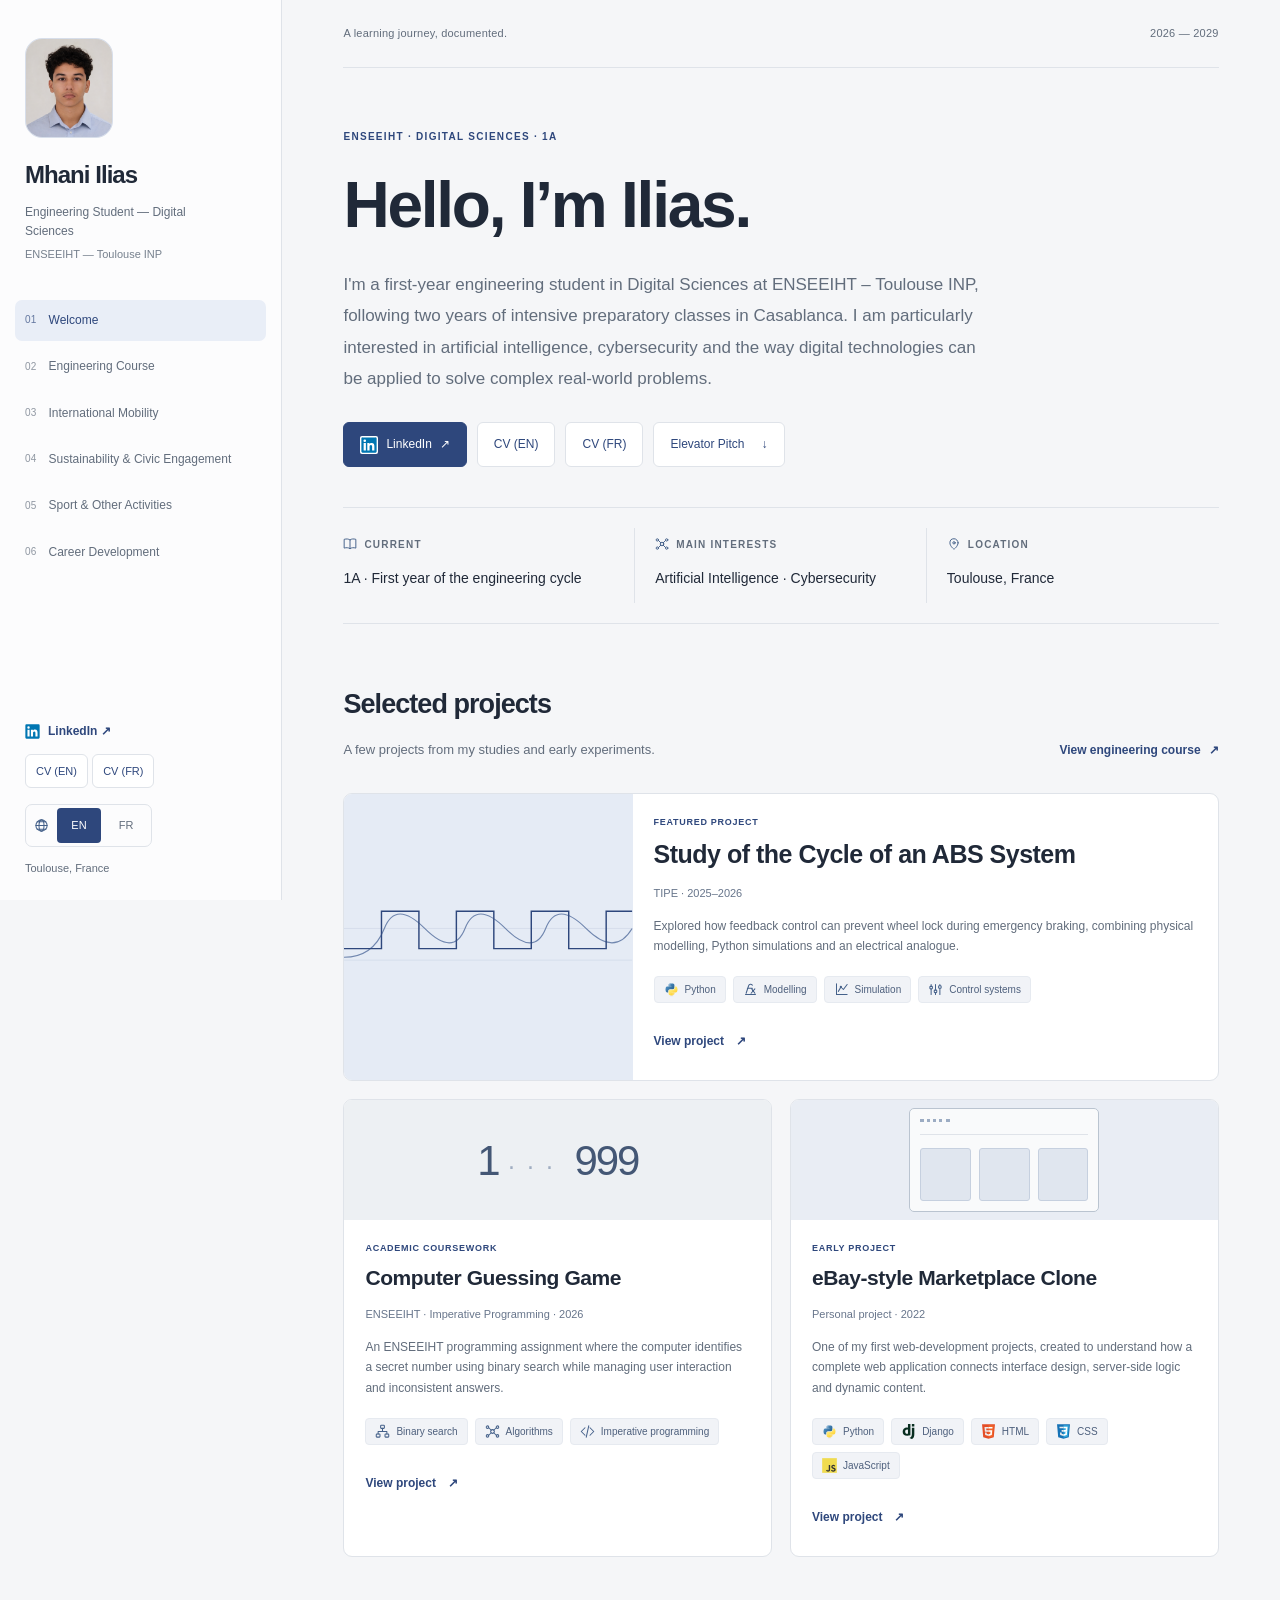
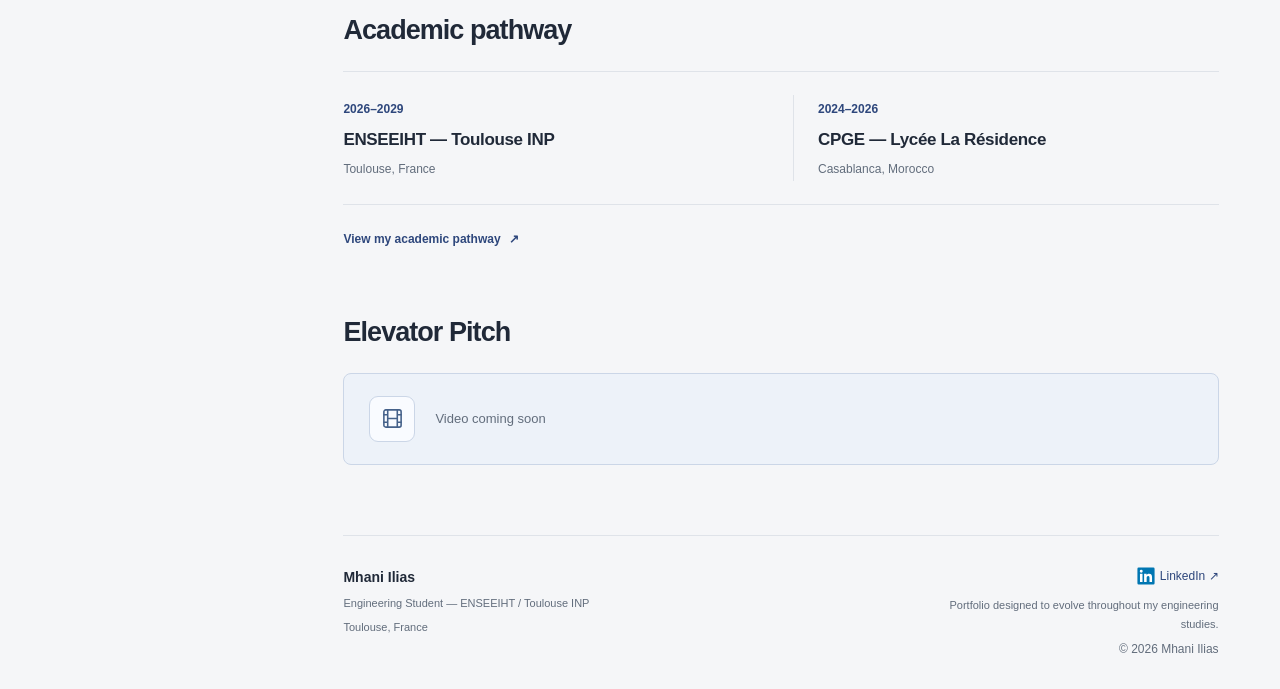
==== index.html @ 10ce00d1 "Website" ====
<!DOCTYPE html><html lang="en"><head><meta charset="utf-8"><meta name="viewport" content="width=device-width, initial-scale=1"><meta name="author" content="Mhani Ilias"><meta name="description" content="I&#x27;m a first-year engineering student in Digital Sciences at ENSEEIHT – Toulouse INP, following two years of intensive preparatory classes in Casablanca. I am particularly interested in artificial intelligence, cybersecurity and the way digital technologies can be applied to solve complex real-world problems."><meta name="theme-color" content="#f5f6f8"><title>Hello, I’m Ilias. — Mhani Ilias | ENSEEIHT</title><link rel="icon" href="assets/favicon.svg" type="image/svg+xml"><link rel="stylesheet" href="css/style.css?v=20261101-mobility-roles"><script defer src="js/translations.js?v=20261101-mobility-roles"></script><script defer src="js/main.js"></script></head><body><a class="skip-link" href="#main"><span data-i18n="t46">Skip to content</span></a><aside class="sidebar"><a class="identity" href="index.html"><div class="avatar" data-asset="profile"><img src="assets/images/profile.png" alt="Mhani Ilias" width="1122" height="1402" decoding="async"></div><span class="identity-copy"><span class="profile-name">Mhani Ilias</span><span data-i18n="u390" class="mobile-school">ENSEEIHT · Digital Sciences</span></span></a><p data-i18n="t29" class="profile-role">Engineering Student — Digital Sciences</p><p class="school">ENSEEIHT — Toulouse INP</p><button class="menu-toggle" aria-expanded="false" aria-controls="main-nav"><span data-i18n="t30">Menu</span> <span aria-hidden="true">☰</span></button><nav id="main-nav" aria-label="Main navigation"><a aria-current="page" href="index.html"><span class="nav-num" aria-hidden="true">01</span><span data-i18n="t31">Welcome</span></a><a href="engineering.html"><span class="nav-num" aria-hidden="true">02</span><span data-i18n="t32">Engineering Course</span></a><a href="mobility.html"><span class="nav-num" aria-hidden="true">03</span><span data-i18n="t33">International Mobility</span></a><a href="sustainability.html"><span class="nav-num" aria-hidden="true">04</span><span data-i18n="t34">Sustainability &amp; Civic Engagement</span></a><a href="activities.html"><span class="nav-num" aria-hidden="true">05</span><span data-i18n="t35">Sport &amp; Other Activities</span></a><a href="career.html"><span class="nav-num" aria-hidden="true">06</span><span data-i18n="t36">Career Development</span></a></nav><div class="sidebar-bottom"><a class="social-link" href="https://www.linkedin.com/in/ilias-mhani-92a1b8328/" target="_blank" rel="noopener noreferrer"><img class="icon" src="assets/icons/linkedin.svg" alt="" aria-hidden="true" width="18" height="18">LinkedIn ↗</a><div class="sidebar-cvs"><a class="button" data-asset="cv-en" href="assets/documents/cv-ilias-mhani-en.pdf" target="_blank" rel="noopener noreferrer"><span data-i18n="t37">CV (EN)</span></a> <a class="button" data-asset="cv-fr" href="assets/documents/cv-ilias-mhani-fr.pdf" target="_blank" rel="noopener noreferrer">CV (FR)</a></div><!-- TODO ILIAS: add GitHub profile when created. --><div class="language-switch" role="group" aria-label="Language / Langue"><img class="icon" src="assets/icons/globe.svg" alt="" aria-hidden="true" width="18" height="18"><button data-language="en" aria-pressed="true">EN</button><button data-language="fr" aria-pressed="false">FR</button></div><p data-i18n="t38" class="location">Toulouse, France</p></div></aside><main id="main" tabindex="-1"><div class="topline"><span data-i18n="t39">A learning journey, documented.</span><span>2026 — 2029</span></div><header class="page-heading"><div class="eyebrow"><span data-i18n="t40">ENSEEIHT · Digital Sciences · 1A</span></div><h1 data-i18n="t41">Hello, I’m Ilias.</h1><p data-i18n="t42">I&#x27;m a first-year engineering student in Digital Sciences at ENSEEIHT – Toulouse INP, following two years of intensive preparatory classes in Casablanca. I am particularly interested in artificial intelligence, cybersecurity and the way digital technologies can be applied to solve complex real-world problems.</p></header><!-- TODO ILIAS: replace biography with final personal introduction. --><div class="hero-actions"><a class="button primary" href="https://www.linkedin.com/in/ilias-mhani-92a1b8328/" target="_blank" rel="noopener noreferrer"><img class="icon" src="assets/icons/linkedin.svg" alt="" aria-hidden="true" width="18" height="18">LinkedIn <span aria-hidden="true">↗</span></a><a class="button" data-asset="cv-en" href="assets/documents/cv-ilias-mhani-en.pdf" target="_blank" rel="noopener noreferrer"><span data-i18n="t0">CV (EN)</span></a><a class="button" data-asset="cv-fr" href="assets/documents/cv-ilias-mhani-fr.pdf" target="_blank" rel="noopener noreferrer"><span data-i18n="t1">CV (FR)</span></a><a class="button" href="#elevator-pitch"><span data-i18n="t2">Elevator Pitch</span> ↓</a></div><div class="profile-strip"><article class="card "><p class="summary-label"><img class="icon" src="assets/icons/book.svg" alt="" aria-hidden="true" width="18" height="18"><span data-i18n="r567">Current</span></p><p data-i18n="t3">1A · First year of the engineering cycle</p></article><article class="card "><p class="summary-label"><img class="icon" src="assets/icons/ai.svg" alt="" aria-hidden="true" width="18" height="18"><span data-i18n="r568">Main interests</span></p><p data-i18n="t5">Artificial Intelligence · Cybersecurity</p></article><article class="card "><p class="summary-label"><img class="icon" src="assets/icons/location.svg" alt="" aria-hidden="true" width="18" height="18"><span data-i18n="r569">Location</span></p><p data-i18n="t7">Toulouse, France</p></article></div><section><h2><span data-i18n="r479">Selected projects</span></h2><div class="section-intro"><p data-i18n="r450">A few projects from my studies and early experiments.</p><a class="text-link" href="engineering.html"><span data-i18n="r451">View engineering course</span> ↗</a></div><div class="project-grid revised-projects compact-projects"><article class="project-card featured"><div class="project-art abs" aria-hidden="true"><svg viewBox="0 0 500 160"><path d="M0 120H500M0 65H500" class="gridline"/><path d="M0 115 Q50 115 70 65T140 65T210 65T280 65T350 65T420 65T500 65"/><path d="M0 100H65V35H130V100H195V35H260V100H325V35H390V100H455V35H500" class="signal"/></svg></div><div class="project-copy"><div class="eyebrow"><span data-i18n="r452">Featured Project</span></div><h3 data-i18n="r453">Study of the Cycle of an ABS System</h3><p data-i18n="r454" class="project-date">TIPE · 2025–2026</p><p data-i18n="r455">Explored how feedback control can prevent wheel lock during emergency braking, combining physical modelling, Python simulations and an electrical analogue.</p><div class="tags"><span class="skill-tag"><img class="icon" src="assets/icons/python.svg" alt="" aria-hidden="true" width="18" height="18"><span data-i18n="r456">Python</span></span><span class="skill-tag"><img class="icon" src="assets/icons/modelling.svg" alt="" aria-hidden="true" width="18" height="18"><span data-i18n="r457">Modelling</span></span><span class="skill-tag"><img class="icon" src="assets/icons/simulation.svg" alt="" aria-hidden="true" width="18" height="18"><span data-i18n="r458">Simulation</span></span><span class="skill-tag"><img class="icon" src="assets/icons/controls.svg" alt="" aria-hidden="true" width="18" height="18"><span data-i18n="r459">Control systems</span></span></div><a class="text-link" href="projects/abs.html"><span data-i18n="r460">View project</span> <span aria-hidden="true">↗</span></a></div></article><article class="project-card"><div class="project-art guessing-game" aria-hidden="true"><span class="number-range">1 <i>···</i> 999</span></div><div class="project-copy"><div class="eyebrow"><span data-i18n="r461">Academic Coursework</span></div><h3 data-i18n="r462">Computer Guessing Game</h3><p data-i18n="r463" class="project-date">ENSEEIHT · Imperative Programming · 2026</p><p data-i18n="r464">An ENSEEIHT programming assignment where the computer identifies a secret number using binary search while managing user interaction and inconsistent answers.</p><div class="tags"><span class="skill-tag"><img class="icon" src="assets/icons/algorithm.svg" alt="" aria-hidden="true" width="18" height="18"><span data-i18n="r465">Binary search</span></span><span class="skill-tag"><img class="icon" src="assets/icons/ai.svg" alt="" aria-hidden="true" width="18" height="18"><span data-i18n="r466">Algorithms</span></span><span class="skill-tag"><img class="icon" src="assets/icons/code.svg" alt="" aria-hidden="true" width="18" height="18"><span data-i18n="r467">Imperative programming</span></span></div><a class="text-link" href="projects/guessing-game.html"><span data-i18n="r468">View project</span> <span aria-hidden="true">↗</span></a></div></article><article class="project-card early"><div class="project-art ebay-clone" aria-hidden="true"><div class="mini-browser"><i></i><div><b></b><b></b><b></b></div></div></div><div class="project-copy"><div class="eyebrow"><span data-i18n="r469">Early Project</span></div><h3 data-i18n="r470">eBay-style Marketplace Clone</h3><p data-i18n="r471" class="project-date">Personal project · 2022</p><p data-i18n="r472">One of my first web-development projects, created to understand how a complete web application connects interface design, server-side logic and dynamic content.</p><div class="tags"><span class="skill-tag"><img class="icon" src="assets/icons/python.svg" alt="" aria-hidden="true" width="18" height="18"><span data-i18n="r473">Python</span></span><span class="skill-tag"><img class="icon" src="assets/icons/django.svg" alt="" aria-hidden="true" width="18" height="18"><span data-i18n="r474">Django</span></span><span class="skill-tag"><img class="icon" src="assets/icons/html.svg" alt="" aria-hidden="true" width="18" height="18"><span data-i18n="r475">HTML</span></span><span class="skill-tag"><img class="icon" src="assets/icons/css.svg" alt="" aria-hidden="true" width="18" height="18"><span data-i18n="r476">CSS</span></span><span class="skill-tag"><img class="icon" src="assets/icons/javascript.svg" alt="" aria-hidden="true" width="18" height="18"><span data-i18n="r477">JavaScript</span></span></div><a class="text-link" href="projects/ebay-clone.html"><span data-i18n="r478">View project</span> <span aria-hidden="true">↗</span></a></div></article></div></section><section><h2><span data-i18n="u418">Academic pathway</span></h2><div class="pathway-preview"><div><span class="date">2026–2029</span><h3><span data-i18n="u413">ENSEEIHT — Toulouse INP</span></h3><small data-i18n="u414">Toulouse, France</small></div><div><span class="date">2024–2026</span><h3><span data-i18n="u415">CPGE — Lycée La Résidence</span></h3><small data-i18n="u416">Casablanca, Morocco</small></div></div><a class="text-link" href="engineering.html"><span data-i18n="u417">View my academic pathway</span> <span aria-hidden="true">↗</span></a></section><section id="elevator-pitch"><h2><span data-i18n="u412">Elevator Pitch</span></h2><div class="media-card pitch-card" data-asset="pitch"><div class="pitch-icon" aria-hidden="true"><img class="icon" src="assets/icons/film.svg" alt="" aria-hidden="true" width="18" height="18"></div><div><p data-i18n="u411">Video coming soon</p></div></div><!-- TODO ILIAS: add assets/video/elevator-pitch.mp4, then set assets.pitch in js/main.js. --></section><footer><div><strong>Mhani Ilias</strong><p data-i18n="t43">Engineering Student — ENSEEIHT / Toulouse INP</p><p data-i18n="t44">Toulouse, France</p></div><div><a href="https://www.linkedin.com/in/ilias-mhani-92a1b8328/" target="_blank" rel="noopener noreferrer"><img class="icon" src="assets/icons/linkedin.svg" alt="" aria-hidden="true" width="18" height="18">LinkedIn ↗</a><p data-i18n="t45">Portfolio designed to evolve throughout my engineering studies.</p><small>© <span data-year>2026</span> Mhani Ilias</small></div></footer></main></body></html>
---- css/style.css ----
:root{--paper:#f5f6f8;--white:#fff;--ink:#202938;--muted:#626d7c;--blue:#2e477c;--line:#dfe3e9;--pale:#e9eef7;--sidebar:282px}*{box-sizing:border-box}html{scroll-behavior:smooth;scroll-padding-top:30px}body{margin:0;background:var(--paper);color:var(--ink);font-family:Inter,-apple-system,BlinkMacSystemFont,"Segoe UI",sans-serif;font-size:15px;line-height:1.7}a{color:inherit;text-decoration:none}button{font:inherit}button,a{-webkit-tap-highlight-color:transparent}a:focus-visible,button:focus-visible{outline:3px solid #5278c6;outline-offset:5px}button:disabled{cursor:not-allowed}p{color:var(--muted);margin:10px 0 18px}h1,h2,h3,h4{line-height:1.25;font-weight:600;letter-spacing:-.035em;color:var(--ink)}h1{font-size:clamp(38px,5vw,66px);margin:20px 0 24px;max-width:900px}h2{font-size:27px;margin:0 0 23px}h3{font-size:19px;margin:8px 0 14px;letter-spacing:-.02em}h4{font-size:18px}small{font-size:12px;color:var(--muted)}.sidebar{width:var(--sidebar);height:100dvh;position:fixed;inset:0 auto 0 0;display:flex;flex-direction:column;padding:38px 25px 22px;border-right:1px solid var(--line);background:#fcfcfd;overflow:auto}.identity{display:block}.avatar{width:74px;height:74px;border-radius:20px;background:var(--pale);display:grid;place-items:center;color:var(--blue);font-size:26px;font-weight:500;letter-spacing:-.04em;margin-bottom:17px;overflow:hidden}.avatar img{width:100%;height:100%;object-fit:cover}.profile-name{font-size:24px;font-weight:650;letter-spacing:-.04em}.profile-role{font-size:12px;line-height:1.6;margin:7px 0 4px;max-width:200px}.school{font-size:11px;margin:0;color:#76808d}nav{margin:36px -10px 24px;display:grid;gap:5px}nav a{display:flex;gap:12px;align-items:center;padding:12px 10px;line-height:1.45;border-radius:7px;color:#626d7c;font-size:12px;font-weight:500}nav a[aria-current]{color:var(--blue);background:var(--pale)}nav a:hover{color:var(--blue);background:#f0f2f6}.nav-num{font-size:10px;font-variant-numeric:tabular-nums;opacity:.7;letter-spacing:.02em}.sidebar-bottom{margin-top:auto;padding-top:15px;display:flex;align-items:flex-start;flex-direction:column;gap:12px}.sidebar-bottom .button{font-size:11px;padding:7px 10px;min-height:34px}.social-link{font-size:12px;font-weight:600;color:var(--blue)}.language-switch{display:flex;padding:3px;border:1px solid var(--line);border-radius:7px;gap:3px;margin-top:4px}.language-switch button{border:0;background:transparent;border-radius:4px;min-width:44px;min-height:35px;font-size:11px;color:var(--muted);cursor:pointer}.language-switch [aria-pressed=true]{background:var(--blue);color:white}.location{font-size:11px;margin:0}.menu-toggle{display:none}main{margin-left:var(--sidebar);max-width:1510px;padding:0 clamp(25px,4.8vw,78px)}.topline{display:flex;justify-content:space-between;padding:24px 0;border-bottom:1px solid var(--line);font-size:11px;color:var(--muted);letter-spacing:.02em;gap:16px}.topline>span:last-child{white-space:nowrap}.page-heading{padding:60px 0 0}.eyebrow{text-transform:uppercase;letter-spacing:.13em;font-size:10px;font-weight:650;color:var(--blue)}.page-heading p{font-size:17px;max-width:760px;line-height:1.85}.hero-actions{display:flex;flex-wrap:wrap;gap:10px;margin:28px 0 36px}.button{display:inline-flex;align-items:center;justify-content:center;gap:17px;padding:11px 16px;border:1px solid var(--line);border-radius:6px;min-height:44px;background:var(--white);font-size:12px;color:var(--blue);font-weight:500}.button.primary{background:var(--blue);color:#fff;border-color:var(--blue)}.button:disabled{color:#717a88;background:#eef0f3}.button:hover:not(:disabled){box-shadow:0 3px 12px #263d7210;border-color:var(--blue)}.profile-strip{display:grid;grid-template-columns:repeat(3,1fr);border-top:1px solid var(--line);border-bottom:1px solid var(--line);margin:40px 0 64px}.profile-strip .card{background:transparent;border:0;border-right:1px solid var(--line);border-radius:0;margin:20px 0;padding:0 20px}.profile-strip .card:first-child{padding-left:0}.profile-strip .card:last-child{border:0}.profile-strip h3{font-size:10px;text-transform:uppercase;letter-spacing:.12em;color:var(--muted)}.profile-strip p{font-size:12px;margin:0;color:var(--ink)}section{margin:57px 0;scroll-margin-top:28px}.section-intro{display:flex;justify-content:space-between;gap:20px;align-items:baseline;margin-top:-15px;margin-bottom:14px}.section-intro p{font-size:13px}.text-link{font-size:12px;font-weight:600;color:var(--blue)}.project-grid{display:grid;grid-template-columns:1fr 1fr;gap:18px}.project-card{background:white;border:1px solid var(--line);border-radius:9px;overflow:hidden;transition:transform .2s,border-color .2s}.project-card:hover{transform:translateY(-3px);border-color:#a0b1cd}.project-card.featured{grid-column:1/-1;display:grid;grid-template-columns:43% 57%}.project-art{height:154px;background:#e9edf4;display:flex;align-items:center;justify-content:center;overflow:hidden}.project-art.abs{height:100%;min-height:250px;background:#e5ebf5}.project-art svg{width:100%;height:auto;fill:none;stroke:#7187af;stroke-width:2}.project-art .gridline{stroke:#cbd5e5;stroke-width:1}.project-art .signal{stroke:#2e477c;stroke-width:2.5}.project-copy{padding:24px}.project-copy .eyebrow{font-size:9px;letter-spacing:.08em}.project-copy p{font-size:13px;margin:10px 0 20px}.project-copy h3{font-size:21px}.featured h3{font-size:26px}.number-range{font-size:42px;letter-spacing:-.05em;font-weight:500;color:#445775}.number-range i{font-style:normal;letter-spacing:12px;color:#a0adc1;font-size:25px}.guessing-game{background:#edf0f3}.mini-browser{width:190px;border:1px solid #bac4d0;background:#f9fafb;border-radius:5px;padding:10px}.mini-browser>i{display:block;width:30px;border-top:3px dotted #9cacc3;margin-bottom:12px}.mini-browser>div{display:flex;gap:8px;border-top:1px solid var(--line);padding-top:13px}.mini-browser b{height:53px;flex:1;border:1px solid #c6d0df;background:#e0e6ef;border-radius:3px}.two-grid,.three-grid{display:grid;grid-template-columns:repeat(2,minmax(0,1fr));gap:18px}.three-grid{grid-template-columns:repeat(3,minmax(0,1fr))}.card{border:1px solid var(--line);border-radius:8px;padding:25px;background:#fff;margin-bottom:16px}.two-grid .card,.three-grid .card{margin:0}.card p{font-size:14px;margin-bottom:12px}.tags{display:flex;flex-wrap:wrap;gap:7px;margin-top:17px}.skill-tag{display:inline-block;background:#f1f3f7;color:#4e607d;border:1px solid #e6eaf0;padding:4px 9px;border-radius:4px;font-size:11px}.reflection-card{border-left:3px solid #637fae;background:#eaf0f8;padding:23px 28px;border-radius:0 7px 7px 0}.reflection-card p{margin:0;color:#46566d;font-size:14px;line-height:1.9}.media-card{min-height:230px;display:flex;flex-direction:column;justify-content:center;align-items:center;text-align:center;padding:30px;background:#edf0f5;border:1px dashed #bac5d4;border-radius:9px}.media-card p{font-size:13px;max-width:400px;margin:0}.play-symbol{width:44px;height:44px;display:grid;place-items:center;border:1px solid #aebbd0;border-radius:50%;font-size:25px;color:var(--blue);margin-bottom:12px}.media-card video{width:100%;max-height:500px}.document-card{display:flex;gap:15px;align-items:center;padding:19px 20px;background:white;border:1px solid var(--line);border-radius:6px;color:#5a6676;font-size:12px;margin:10px 0}.two-grid .document-card{margin:0}.doc-icon{color:#7d8ca5;font-size:19px}.status{display:inline-block;border:1px solid var(--line);border-radius:4px;background:#f4f5f7;color:#687587;padding:4px 8px;font-size:10px}.timeline{padding:0;list-style:none;margin:20px 0}.timeline li{display:grid;grid-template-columns:115px 1fr;gap:22px;position:relative;padding:0 0 32px 25px;border-left:1px solid #bfcbdc;margin-left:5px}.timeline li:before{content:"";position:absolute;left:-5px;top:7px;width:9px;height:9px;background:var(--blue);border:2px solid var(--paper);border-radius:50%}.timeline h3{margin:0}.timeline p{font-size:14px;margin:8px 0}.date{font-size:12px;color:var(--blue);font-weight:600}.progression{margin-top:20px;border-top:1px solid var(--line);padding-top:8px}.progression p{font-size:12px}.journey{display:flex;gap:30px;justify-content:space-around;align-items:center;padding:35px 20px;margin:24px 0;background:#e9eef6;color:var(--blue);font-size:25px;font-weight:500;border-radius:8px}.journey small{font-size:12px}.cycle{padding:22px;background:#edf1f7;border-radius:7px;color:var(--blue);font-size:14px;line-height:2.3}.results-chart{padding:25px;background:white;border:1px solid var(--line);border-radius:8px;margin-bottom:20px}.result-row{display:grid;grid-template-columns:125px 1fr 65px;gap:14px;align-items:center;margin:17px 0;font-size:12px}.bar-track{height:18px}.bar{height:100%;background:var(--blue);border-radius:0 3px 3px 0}.bar.muted{background:#a1aabb}.bar.light{background:#7f96c0}.evolution{counter-reset:stage;display:grid;grid-template-columns:repeat(4,1fr);padding:0;list-style:none;gap:15px}.evolution li{border-top:2px solid #b7c5da;padding-top:16px;font-size:12px}.evolution li:before{counter-increment:stage;content:"0" counter(stage);display:block;color:var(--blue);font-size:11px;letter-spacing:.1em;margin-bottom:10px}.role-model-card p{font-size:12px;border-top:1px solid #eef0f3;padding-top:10px}.role-model-card .eyebrow{line-height:1.8}footer{display:flex;justify-content:space-between;gap:30px;border-top:1px solid var(--line);margin-top:70px;padding:30px 0;font-size:12px}footer p{font-size:11px;margin:5px 0;max-width:280px}footer strong{font-size:14px}footer a{color:var(--blue)}footer>div:last-child{text-align:right}.skip-link{position:fixed;left:20px;top:-100px;background:white;color:var(--blue);padding:12px;z-index:100}.skip-link:focus{top:10px}
@media(min-width:1450px){main{padding-right:85px;padding-left:85px}.page-heading{padding-top:75px}.page-heading p{max-width:780px}}
@media(max-width:1100px) and (min-width:901px){:root{--sidebar:250px}.sidebar{padding:28px 20px}.three-grid{grid-template-columns:1fr}.featured h3{font-size:22px}.project-copy{padding:20px}.section-intro{display:block}}
@media(max-width:900px){.sidebar{position:sticky;top:0;width:100%;height:auto;max-height:100dvh;padding:14px 20px;display:grid;grid-template-columns:1fr auto;z-index:20;overflow:auto;border-right:0;border-bottom:1px solid var(--line)}.identity{display:flex;align-items:center;gap:12px}.avatar{width:37px;height:37px;font-size:16px;border-radius:10px;margin:0}.profile-name{font-size:18px}.profile-role,.school{display:none}.menu-toggle{display:flex;align-items:center;gap:16px;background:transparent;border:1px solid var(--line);border-radius:5px;padding:8px 12px;min-height:44px;font-size:12px;color:var(--blue)}nav,.sidebar-bottom{display:none}.menu-open nav{display:grid;grid-column:1/-1;margin:15px 0 0}.menu-open .sidebar-bottom{display:flex;grid-column:1/-1;padding:15px 10px}.menu-open nav a{font-size:13px;min-height:44px}main{margin:0;padding:0 25px}.page-heading{padding-top:45px}.page-heading p{font-size:16px}.topline{padding:18px 0}.profile-strip{margin-bottom:45px}.language-switch button{min-height:44px}.three-grid{grid-template-columns:1fr 1fr}}
@media(max-width:580px){body{font-size:14px}main{padding:0 20px}.sidebar{padding:10px 16px}.profile-name{font-size:17px}.identity{gap:8px}h1{font-size:40px;line-height:1.15}h2{font-size:24px}.topline{font-size:9px}.page-heading{padding-top:35px}.hero-actions{gap:8px}.hero-actions .button{font-size:11px;padding:10px 12px}.profile-strip{grid-template-columns:1fr;margin:30px 0 40px}.profile-strip .card{padding:13px 0;margin:0;border:0;border-bottom:1px solid var(--line)}.profile-strip h3{margin:0 0 7px}.project-grid,.two-grid,.three-grid{grid-template-columns:1fr}.project-card.featured{display:block}.project-art.abs{min-height:150px;height:150px}.featured h3{font-size:23px}.section-intro{display:block;margin-bottom:22px}.section-intro p{margin-bottom:7px}.project-copy{padding:22px}.timeline li{grid-template-columns:1fr;gap:7px;padding-left:20px}.journey{gap:12px;font-size:20px;padding:25px 13px}.evolution{grid-template-columns:1fr 1fr}.results-chart{padding:14px}.result-row{grid-template-columns:85px 1fr 48px;gap:8px;font-size:10px}.reflection-card{padding:20px}.card{padding:22px}section{margin:43px 0}footer{display:block;margin-top:50px}footer>div:last-child{text-align:left;margin-top:20px}.media-card{padding:25px 15px}.media-card h3{font-size:17px}}
@media(prefers-reduced-motion:reduce){html{scroll-behavior:auto}*,*:before,*:after{transition:none!important;animation:none!important}}
@media print{.sidebar,.topline,.hero-actions,.skip-link{display:none}main{margin:0;padding:0}body{background:white}.project-card,.card,.reflection-card{break-inside:avoid}footer{margin-top:30px}}
.profile-strip .summary-label{font-size:10px;text-transform:uppercase;letter-spacing:.12em;color:var(--muted);font-weight:600;margin:8px 0 14px}
@media(max-width:580px){.profile-strip .summary-label{margin:0 0 7px}}
/* Portfolio refinement: compact icons, clearer project hierarchy and career focus. */
.icon{display:inline-block;width:18px;height:18px;flex:0 0 18px;object-fit:contain;vertical-align:middle}.icon-heading{display:flex;align-items:center;gap:10px}.icon-heading .icon{width:21px;height:21px;flex-basis:21px}.skill-tag{display:inline-flex;align-items:center;gap:6px;line-height:1.5;padding:5px 9px}.skill-tag .icon{width:15px;height:15px;flex-basis:15px}.social-link,.button.primary{display:inline-flex;align-items:center;gap:8px}.social-link .icon{width:15px;height:15px;flex-basis:15px}.button.primary .icon{background:white;border-radius:2px;padding:1px}.language-switch{align-items:center}.language-switch>.icon{width:15px;height:15px;flex-basis:15px;margin:0 5px}.summary-label{display:flex;align-items:center;gap:7px}.summary-label .icon{width:14px;height:14px;flex-basis:14px}.revised-projects .project-card:hover{transform:none}.revised-projects .project-card{display:flex;flex-direction:column}.revised-projects .project-card.featured{display:grid;grid-template-columns:33% 67%}.revised-projects .project-art.abs{min-height:210px}.revised-projects .featured h3{font-size:25px}.revised-projects .project-copy{padding:23px}.project-date{font-size:11px!important;margin:0 0 13px!important;color:#67758b}.project-learning{border-top:1px solid var(--line);margin-top:19px;padding-top:16px}.project-learning h4{font-size:10px;text-transform:uppercase;letter-spacing:.1em;margin:0 0 9px;color:var(--blue)}.project-learning p{font-size:12px;line-height:1.8;margin:0 0 17px}.revised-projects .tags{margin:14px 0 20px}.revised-projects .text-link{display:inline-flex;gap:12px;min-height:36px;align-items:center}.compact-projects .project-copy>p:not(.project-date){font-size:12px}.compact-projects .project-art:not(.abs){height:120px}.compact-projects .featured .project-art{min-height:200px}.compact-projects .skill-tag{font-size:10px}.compact-projects .project-copy{padding:21px}.milestones{display:grid;grid-template-columns:repeat(3,minmax(0,1fr));gap:0;list-style:none;padding:0;margin:0;border:1px solid var(--line);border-radius:8px;background:white;overflow:hidden}.milestones li{position:relative;padding:24px;border-right:1px solid var(--line)}.milestones li:last-child{border:0}.milestones li:not(:last-child):after{content:'→';position:absolute;right:-11px;top:26px;background:var(--white);color:#8092af;width:21px;text-align:center;z-index:1}.milestone-top{display:flex;justify-content:space-between;color:var(--blue);font-size:11px;letter-spacing:.1em;margin-bottom:20px}.milestones h3{font-size:10px;letter-spacing:.1em;text-transform:uppercase;line-height:1.7;min-height:34px;margin:0 0 12px}.milestones .milestone-name{color:var(--ink);font-weight:600;font-size:13px;margin:13px 0 6px}.milestones p{font-size:12px;line-height:1.75;margin:0}.career-directions{display:grid;grid-template-columns:repeat(2,minmax(0,1fr));gap:18px}.career-directions .direction-card{margin:0;padding:29px}.career-directions .primary-direction{grid-column:1/-1;background:#eaf0f8;border-color:#aebfd9;display:grid;grid-template-columns:53px 1fr;column-gap:22px}.direction-icon{width:46px;height:46px;border:1px solid #d4deec;background:#f4f7fb;border-radius:10px;display:grid;place-items:center;margin-bottom:22px}.direction-icon .icon{width:25px;height:25px}.primary-direction .direction-icon{grid-row:1/3;margin:0}.primary-direction h3{font-size:26px;margin:0 0 10px}.primary-direction p{font-size:15px;line-height:1.9;max-width:690px;margin:0}.direction-card:not(.primary-direction) h3{font-size:22px}.direction-card:not(.primary-direction) p{margin:0}.action-list{padding:0;list-style:none;display:grid;gap:13px}.action-list li{padding-left:23px;position:relative;color:var(--muted);line-height:1.85}.action-list li:before{content:'';position:absolute;left:0;top:12px;width:5px;height:5px;border-radius:50%;background:#6a84ac}.academic-note{font-size:12px;padding-top:18px;border-top:1px solid var(--line);max-width:600px}
@media(max-width:1100px) and (min-width:901px){.milestones li{padding:19px}.milestones h3{min-height:51px}.revised-projects .project-card.featured{grid-template-columns:29% 71%}}
@media(max-width:580px){.revised-projects .project-card.featured{display:flex}.revised-projects .project-art.abs{min-height:130px;height:130px}.revised-projects .project-copy{padding:22px}.milestones{grid-template-columns:1fr}.milestones li{padding:23px;border-right:0;border-bottom:1px solid var(--line)}.milestones li:not(:last-child):after{content:'↓';top:auto;bottom:-13px;right:calc(50% - 10px);height:25px}.milestones h3{min-height:0}.milestone-top{margin-bottom:12px}.career-directions{grid-template-columns:1fr}.career-directions .direction-card{padding:24px}.career-directions .primary-direction{display:block}.primary-direction .direction-icon{margin-bottom:20px}.primary-direction h3{font-size:24px}.primary-direction p{font-size:14px}}
/* Personal profile and final UX refinement; existing palette and navigation retained. */
.avatar{width:88px;height:100px;border-radius:17px;border:1px solid #d7deea;background:#e9eef7}.avatar img{object-fit:cover;object-position:50% 37%;display:block}.identity-copy{display:block}.mobile-school{display:none}main>section>p,.page-heading p,.reflection-card p,.action-list,.section-note{max-width:70ch}.page-heading p{max-width:68ch}.card>p{max-width:65ch}.text-link{display:inline-flex;align-items:center;gap:8px;min-height:40px;text-decoration:underline;text-decoration-color:transparent;text-underline-offset:5px;transition:color .18s,text-decoration-color .18s}.text-link:hover,.social-link:hover{color:#1d3669;text-decoration:underline;text-underline-offset:5px}.button{transition:background .18s,border-color .18s,box-shadow .18s}.project-back{margin-top:12px;margin-bottom:4px}.project-card .text-link:hover{background:#f2f5fa;border-radius:4px}.pitch-card{min-height:0;padding:22px 25px;display:flex;flex-direction:row;justify-content:flex-start;gap:20px;text-align:left;border:1px solid #cbd6e7;background:#edf2f9;border-radius:8px}.pitch-card h3{margin:0 0 5px;font-size:19px}.pitch-card p{margin:0;font-size:13px}.pitch-icon{width:46px;height:46px;display:grid;place-items:center;border:1px solid #cbd6e7;border-radius:9px;background:#f9fbff;flex:0 0 46px}.pitch-icon .icon{width:23px;height:23px}.pitch-card:has(video){display:block;background:#fff;padding:12px}.pitch-card video{display:block;max-width:780px;width:100%;margin:auto;border-radius:5px}.pathway-preview{display:grid;grid-template-columns:1fr 1fr;gap:24px;padding:23px 0;border-top:1px solid var(--line);border-bottom:1px solid var(--line);margin-bottom:14px}.pathway-preview>div+div{border-left:1px solid var(--line);padding-left:24px}.pathway-preview h3{font-size:17px;margin:9px 0 5px}.academic-timeline{margin-bottom:0}.academic-timeline li{padding-bottom:28px;grid-template-columns:110px 1fr}.academic-timeline li:last-child{padding-bottom:0}.academic-timeline h3{font-size:18px}.academic-timeline p{margin:5px 0;color:#45556c;font-size:13px}.academic-timeline small{display:block;margin-top:4px}.mobility-grid{display:grid;grid-template-columns:repeat(3,minmax(0,1fr));gap:18px}.mobility-grid .card{margin:0;padding:23px}.mobility-grid h3{font-size:16px;line-height:1.5;align-items:flex-start;min-height:48px}.mobility-grid h3 .icon{margin-top:2px}.mobility-highlight{color:var(--blue);font-size:15px!important;font-weight:600;line-height:1.6}.mobility-grid p{font-size:13px}.section-note{font-size:13px;line-height:1.85;margin:18px 0 24px}.academic-placeholder{border-left:2px solid #b7c6dd;padding:4px 0 4px 17px;font-size:13px;color:#68768a}.civic-grid .card{padding:26px}.civic-grid h3{align-items:flex-start;font-size:20px;line-height:1.5}.civic-grid h3 .icon{margin-top:4px}.civic-grid h4{font-size:10px;letter-spacing:.1em;text-transform:uppercase;color:var(--blue);margin:21px 0 8px}.civic-grid p{font-size:14px;line-height:1.85;margin:0}.activity-grid{display:grid;grid-template-columns:repeat(2,minmax(0,1fr));gap:18px}.activity-grid .card{margin:0;padding:25px}.activity-grid h3{font-size:21px}.activity-grid p{margin-bottom:16px}.role-model-grid{display:grid;grid-template-columns:repeat(3,minmax(0,1fr));gap:18px}.role-model-grid .role-model-card{margin:0;padding:24px;display:flex;flex-direction:column}.role-top{display:flex;gap:10px;align-items:center;padding-bottom:17px;border-bottom:1px solid var(--line);margin-bottom:18px}.role-top>.icon{width:22px;height:22px;flex-basis:22px}.role-top .eyebrow{font-size:9px;letter-spacing:.09em}.role-model-card h3{font-size:19px;line-height:1.45;min-height:83px;margin:0 0 18px;overflow-wrap:anywhere}.role-fields{margin:0}.role-fields dt{font-size:11px;font-weight:600;color:#53637c;line-height:1.6;margin-top:17px}.role-fields dt:first-child{margin-top:0}.role-fields dd{margin:5px 0 0;font-size:13px;color:var(--muted);min-height:22px}.role-fields dd:first-of-type{color:var(--ink);font-weight:500}.hero-actions+.pitch-card{margin-top:-12px}nav a{transition:background .18s,color .18s}.language-switch button{transition:background .18s,color .18s}
@media(min-width:1450px){main{padding-left:70px;padding-right:70px}}
@media(max-width:1100px) and (min-width:901px){.role-model-grid,.mobility-grid{gap:12px}.role-model-grid .role-model-card,.mobility-grid .card{padding:18px}.role-model-card h3{font-size:17px;min-height:100px}}
@media(max-width:900px){.avatar{width:40px;height:47px;flex:0 0 40px;border-radius:9px;margin:0}.mobile-school{display:block;font-size:10px;line-height:1.5;color:var(--muted);max-width:220px;margin-top:2px}.profile-name{display:block;line-height:1.2}.identity-copy{min-width:0}.role-model-grid{grid-template-columns:1fr}.role-model-card h3{min-height:0}.role-model-grid .role-model-card{padding:25px}.role-fields{display:grid;grid-template-columns:1fr 1.1fr;column-gap:22px;align-items:baseline}.role-fields dt{margin:0;padding-top:14px}.role-fields dd{margin:0;padding-top:14px}.mobility-grid{grid-template-columns:1fr}.mobility-grid h3{min-height:0}.menu-open nav{animation:menu-reveal .16s ease-out}@keyframes menu-reveal{from{opacity:.5;transform:translateY(-4px)}to{opacity:1;transform:translateY(0)}}}
@media(max-width:580px){.sidebar{padding:10px 14px;gap:8px}.avatar{width:35px;height:43px;flex-basis:35px}.profile-name{font-size:16px}.mobile-school{font-size:9px;max-width:145px}.identity{gap:8px}.menu-toggle{gap:7px;padding:8px 10px}.pitch-card{padding:20px;gap:15px}.pitch-card h3{font-size:17px}.pathway-preview{grid-template-columns:1fr;gap:20px}.pathway-preview>div+div{border-left:0;border-top:1px solid var(--line);padding:20px 0 0}.academic-timeline li{grid-template-columns:1fr;gap:5px}.activity-grid{grid-template-columns:1fr}.role-fields{display:block}.role-fields dt{padding-top:17px}.role-fields dd{padding-top:4px}.role-model-grid .role-model-card{padding:24px}.pitch-card:has(video){padding:8px}}
@media(prefers-reduced-motion:reduce){.menu-open nav{animation:none}.text-link,.button,.language-switch button,nav a{transition:none}}
footer a{display:inline-flex;align-items:center;gap:5px}
/* Two potential destinations and concise, completed role-model profiles. */
.destination-grid{display:grid;grid-template-columns:repeat(2,minmax(0,1fr));gap:22px}.destination-card{padding:28px;margin:0;display:flex;flex-direction:column;min-width:0}.preferred-destination{border-color:#9daecc;box-shadow:inset 0 3px 0 #637fae}.destination-top{display:flex;align-items:center;justify-content:space-between;flex-wrap:wrap;gap:12px;margin-bottom:23px}.country-name{display:flex;align-items:center;gap:9px;font-size:12px;font-weight:600;color:#4f607c}.country-flag{width:27px;height:18px;border-radius:3px;border:1px solid #dfe3e9;object-fit:cover}.destination-badge{font-size:9px;line-height:1.6;letter-spacing:.05em;text-transform:uppercase;background:#eef2f7;border:1px solid #dbe2ec;color:#516989;border-radius:4px;padding:4px 7px}.preferred-destination .destination-badge{background:#e4ebf6;border-color:#c5d2e6;color:var(--blue)}.destination-card>h3{font-size:28px;margin:0 0 10px}.destination-card .university-name{font-size:12px;font-weight:500;line-height:1.7;margin:0 0 12px}.destination-city{display:flex;gap:7px;align-items:center;font-size:11px;color:#69788b;margin-bottom:16px}.destination-city .icon{width:15px;height:15px;flex-basis:15px}.destination-card>p{font-size:13px;line-height:1.9}.destination-block{border-top:1px solid var(--line);padding-top:19px;margin-top:7px;margin-bottom:14px}.destination-block h4{font-size:10px;text-transform:uppercase;letter-spacing:.1em;color:var(--blue);line-height:1.7;margin:0 0 11px}.destination-block p{font-size:13px;line-height:1.85;margin:0}.destination-block .tags{margin-top:0}.destination-goals{list-style:none;padding:0;margin:0;display:grid;gap:8px}.destination-goals li{position:relative;font-size:12px;line-height:1.8;color:var(--muted);padding-left:14px}.destination-goals li:before{content:'';width:4px;height:4px;position:absolute;left:0;top:9px;background:#8398b6;border-radius:50%}.academic-fit{background:#f6f8fb;padding:17px;border:1px solid #e4e9f0;border-radius:5px}.destination-sources{display:flex;flex-direction:column;align-items:flex-start;margin-top:auto;padding-top:7px}.destination-sources .academic-source{font-size:10px;line-height:1.7;min-height:32px}.direction-subtitle{font-size:11px!important;color:#5e7496!important;letter-spacing:.015em;margin:0 0 16px!important}.primary-direction .direction-heading{grid-column:2}.primary-direction>p{grid-column:2}.primary-direction .direction-icon{grid-row:1/3}.primary-direction .direction-heading h3{margin-bottom:8px}.real-role-models .role-model-card h3{font-size:21px;line-height:1.35;min-height:58px;margin-bottom:12px;overflow-wrap:normal}.real-role-models .tags{margin:0 0 20px;gap:5px}.real-role-models .skill-tag{font-size:9px;padding:4px 6px}.real-role-models .skill-tag .icon{width:12px;height:12px;flex-basis:12px}.real-role-models .role-current{font-size:12px;color:var(--ink);font-weight:600;border:0;padding:0;margin:0 0 5px;line-height:1.7}.real-role-models .role-context{border:0;padding:0;margin:0 0 18px;font-size:10px;color:#758196}.real-role-models .role-summary{border:0;padding:0;margin:0 0 22px;font-size:12px;line-height:1.85}.role-takeaway{margin-top:auto;background:#edf2f9;border-left:2px solid #91a7c8;border-radius:0 4px 4px 0;padding:16px}.role-takeaway h4{font-size:9px;letter-spacing:.06em;text-transform:uppercase;line-height:1.8;color:var(--blue);margin:0 0 8px}.role-takeaway p{border:0;padding:0;font-size:12px;line-height:1.8;color:#53647e;margin:0}
@media(max-width:1100px) and (min-width:901px){.destination-card{padding:21px}.destination-grid{gap:16px}.real-role-models .role-model-card h3{font-size:18px}.real-role-models .role-model-card{padding:18px}.role-takeaway{padding:13px}}
@media(max-width:900px){.real-role-models .role-model-card h3{min-height:0}.real-role-models .role-model-card{padding:25px}.real-role-models .role-summary{max-width:70ch}}
@media(max-width:700px){.destination-grid{grid-template-columns:1fr}.destination-card{padding:24px}.destination-card>h3{font-size:26px}.destination-top{margin-bottom:19px}}
@media(max-width:580px){.primary-direction .direction-heading,.primary-direction>p{grid-column:auto}.real-role-models .role-model-card{padding:24px}}
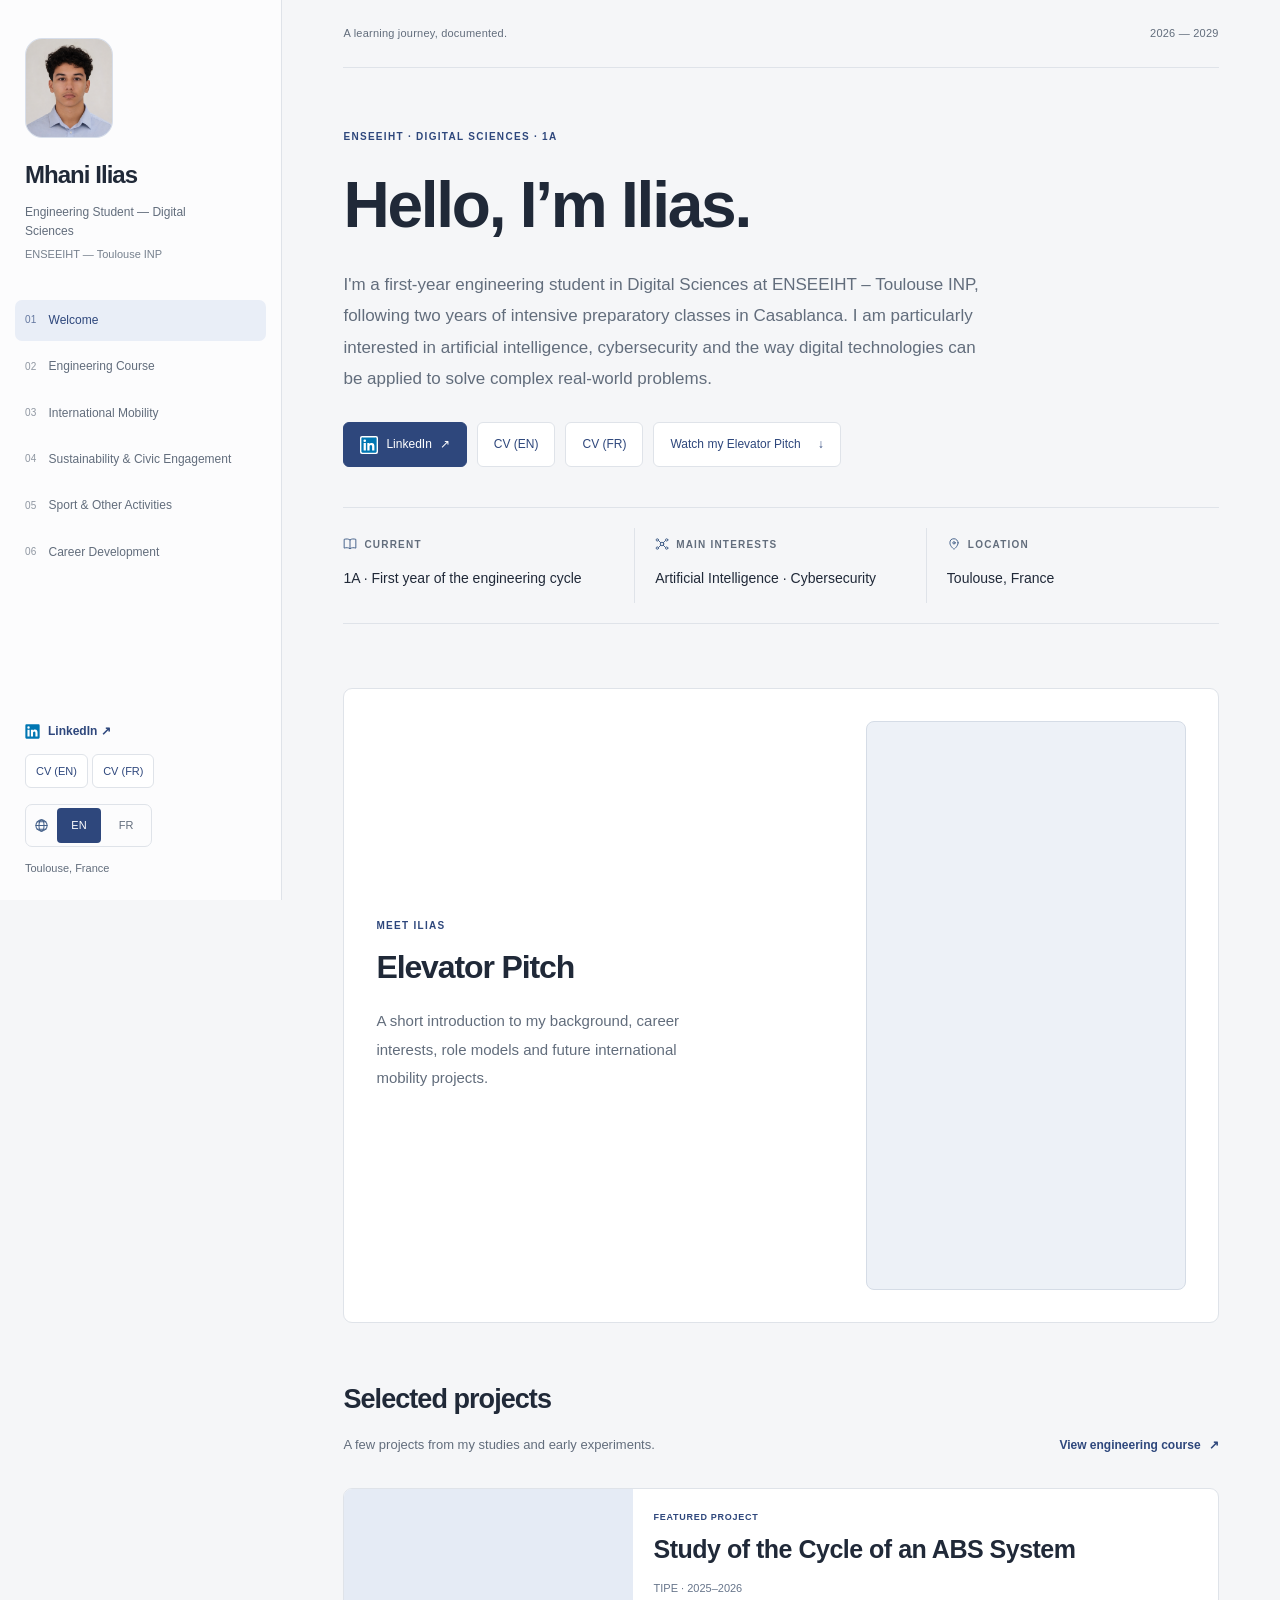
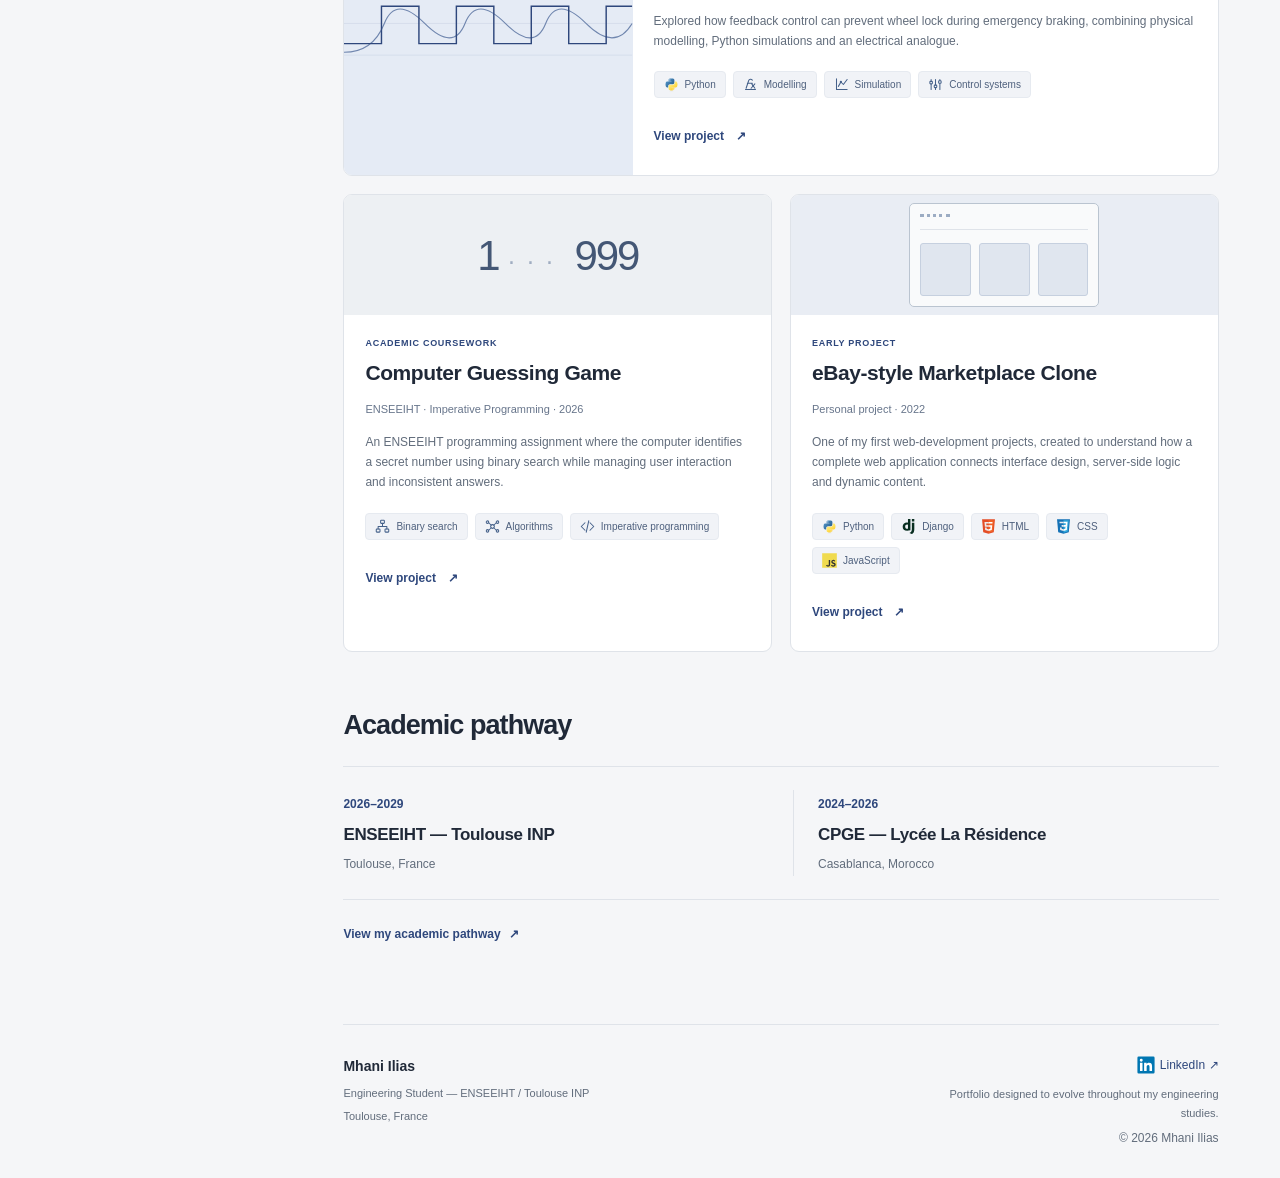
==== commit 9a3dd591: "video" ====
--- a/index.html
+++ b/index.html
@@ -1 +1 @@
-<!DOCTYPE html><html lang="en"><head><meta charset="utf-8"><meta name="viewport" content="width=device-width, initial-scale=1"><meta name="author" content="Mhani Ilias"><meta name="description" content="I&#x27;m a first-year engineering student in Digital Sciences at ENSEEIHT – Toulouse INP, following two years of intensive preparatory classes in Casablanca. I am particularly interested in artificial intelligence, cybersecurity and the way digital technologies can be applied to solve complex real-world problems."><meta name="theme-color" content="#f5f6f8"><title>Hello, I’m Ilias. — Mhani Ilias | ENSEEIHT</title><link rel="icon" href="assets/favicon.svg" type="image/svg+xml"><link rel="stylesheet" href="css/style.css?v=20261101-mobility-roles"><script defer src="js/translations.js?v=20261101-mobility-roles"></script><script defer src="js/main.js"></script></head><body><a class="skip-link" href="#main"><span data-i18n="t46">Skip to content</span></a><aside class="sidebar"><a class="identity" href="index.html"><div class="avatar" data-asset="profile"><img src="assets/images/profile.png" alt="Mhani Ilias" width="1122" height="1402" decoding="async"></div><span class="identity-copy"><span class="profile-name">Mhani Ilias</span><span data-i18n="u390" class="mobile-school">ENSEEIHT · Digital Sciences</span></span></a><p data-i18n="t29" class="profile-role">Engineering Student — Digital Sciences</p><p class="school">ENSEEIHT — Toulouse INP</p><button class="menu-toggle" aria-expanded="false" aria-controls="main-nav"><span data-i18n="t30">Menu</span> <span aria-hidden="true">☰</span></button><nav id="main-nav" aria-label="Main navigation"><a aria-current="page" href="index.html"><span class="nav-num" aria-hidden="true">01</span><span data-i18n="t31">Welcome</span></a><a href="engineering.html"><span class="nav-num" aria-hidden="true">02</span><span data-i18n="t32">Engineering Course</span></a><a href="mobility.html"><span class="nav-num" aria-hidden="true">03</span><span data-i18n="t33">International Mobility</span></a><a href="sustainability.html"><span class="nav-num" aria-hidden="true">04</span><span data-i18n="t34">Sustainability &amp; Civic Engagement</span></a><a href="activities.html"><span class="nav-num" aria-hidden="true">05</span><span data-i18n="t35">Sport &amp; Other Activities</span></a><a href="career.html"><span class="nav-num" aria-hidden="true">06</span><span data-i18n="t36">Career Development</span></a></nav><div class="sidebar-bottom"><a class="social-link" href="https://www.linkedin.com/in/ilias-mhani-92a1b8328/" target="_blank" rel="noopener noreferrer"><img class="icon" src="assets/icons/linkedin.svg" alt="" aria-hidden="true" width="18" height="18">LinkedIn ↗</a><div class="sidebar-cvs"><a class="button" data-asset="cv-en" href="assets/documents/cv-ilias-mhani-en.pdf" target="_blank" rel="noopener noreferrer"><span data-i18n="t37">CV (EN)</span></a> <a class="button" data-asset="cv-fr" href="assets/documents/cv-ilias-mhani-fr.pdf" target="_blank" rel="noopener noreferrer">CV (FR)</a></div><!-- TODO ILIAS: add GitHub profile when created. --><div class="language-switch" role="group" aria-label="Language / Langue"><img class="icon" src="assets/icons/globe.svg" alt="" aria-hidden="true" width="18" height="18"><button data-language="en" aria-pressed="true">EN</button><button data-language="fr" aria-pressed="false">FR</button></div><p data-i18n="t38" class="location">Toulouse, France</p></div></aside><main id="main" tabindex="-1"><div class="topline"><span data-i18n="t39">A learning journey, documented.</span><span>2026 — 2029</span></div><header class="page-heading"><div class="eyebrow"><span data-i18n="t40">ENSEEIHT · Digital Sciences · 1A</span></div><h1 data-i18n="t41">Hello, I’m Ilias.</h1><p data-i18n="t42">I&#x27;m a first-year engineering student in Digital Sciences at ENSEEIHT – Toulouse INP, following two years of intensive preparatory classes in Casablanca. I am particularly interested in artificial intelligence, cybersecurity and the way digital technologies can be applied to solve complex real-world problems.</p></header><!-- TODO ILIAS: replace biography with final personal introduction. --><div class="hero-actions"><a class="button primary" href="https://www.linkedin.com/in/ilias-mhani-92a1b8328/" target="_blank" rel="noopener noreferrer"><img class="icon" src="assets/icons/linkedin.svg" alt="" aria-hidden="true" width="18" height="18">LinkedIn <span aria-hidden="true">↗</span></a><a class="button" data-asset="cv-en" href="assets/documents/cv-ilias-mhani-en.pdf" target="_blank" rel="noopener noreferrer"><span data-i18n="t0">CV (EN)</span></a><a class="button" data-asset="cv-fr" href="assets/documents/cv-ilias-mhani-fr.pdf" target="_blank" rel="noopener noreferrer"><span data-i18n="t1">CV (FR)</span></a><a class="button" href="#elevator-pitch"><span data-i18n="t2">Elevator Pitch</span> ↓</a></div><div class="profile-strip"><article class="card "><p class="summary-label"><img class="icon" src="assets/icons/book.svg" alt="" aria-hidden="true" width="18" height="18"><span data-i18n="r567">Current</span></p><p data-i18n="t3">1A · First year of the engineering cycle</p></article><article class="card "><p class="summary-label"><img class="icon" src="assets/icons/ai.svg" alt="" aria-hidden="true" width="18" height="18"><span data-i18n="r568">Main interests</span></p><p data-i18n="t5">Artificial Intelligence · Cybersecurity</p></article><article class="card "><p class="summary-label"><img class="icon" src="assets/icons/location.svg" alt="" aria-hidden="true" width="18" height="18"><span data-i18n="r569">Location</span></p><p data-i18n="t7">Toulouse, France</p></article></div><section><h2><span data-i18n="r479">Selected projects</span></h2><div class="section-intro"><p data-i18n="r450">A few projects from my studies and early experiments.</p><a class="text-link" href="engineering.html"><span data-i18n="r451">View engineering course</span> ↗</a></div><div class="project-grid revised-projects compact-projects"><article class="project-card featured"><div class="project-art abs" aria-hidden="true"><svg viewBox="0 0 500 160"><path d="M0 120H500M0 65H500" class="gridline"/><path d="M0 115 Q50 115 70 65T140 65T210 65T280 65T350 65T420 65T500 65"/><path d="M0 100H65V35H130V100H195V35H260V100H325V35H390V100H455V35H500" class="signal"/></svg></div><div class="project-copy"><div class="eyebrow"><span data-i18n="r452">Featured Project</span></div><h3 data-i18n="r453">Study of the Cycle of an ABS System</h3><p data-i18n="r454" class="project-date">TIPE · 2025–2026</p><p data-i18n="r455">Explored how feedback control can prevent wheel lock during emergency braking, combining physical modelling, Python simulations and an electrical analogue.</p><div class="tags"><span class="skill-tag"><img class="icon" src="assets/icons/python.svg" alt="" aria-hidden="true" width="18" height="18"><span data-i18n="r456">Python</span></span><span class="skill-tag"><img class="icon" src="assets/icons/modelling.svg" alt="" aria-hidden="true" width="18" height="18"><span data-i18n="r457">Modelling</span></span><span class="skill-tag"><img class="icon" src="assets/icons/simulation.svg" alt="" aria-hidden="true" width="18" height="18"><span data-i18n="r458">Simulation</span></span><span class="skill-tag"><img class="icon" src="assets/icons/controls.svg" alt="" aria-hidden="true" width="18" height="18"><span data-i18n="r459">Control systems</span></span></div><a class="text-link" href="projects/abs.html"><span data-i18n="r460">View project</span> <span aria-hidden="true">↗</span></a></div></article><article class="project-card"><div class="project-art guessing-game" aria-hidden="true"><span class="number-range">1 <i>···</i> 999</span></div><div class="project-copy"><div class="eyebrow"><span data-i18n="r461">Academic Coursework</span></div><h3 data-i18n="r462">Computer Guessing Game</h3><p data-i18n="r463" class="project-date">ENSEEIHT · Imperative Programming · 2026</p><p data-i18n="r464">An ENSEEIHT programming assignment where the computer identifies a secret number using binary search while managing user interaction and inconsistent answers.</p><div class="tags"><span class="skill-tag"><img class="icon" src="assets/icons/algorithm.svg" alt="" aria-hidden="true" width="18" height="18"><span data-i18n="r465">Binary search</span></span><span class="skill-tag"><img class="icon" src="assets/icons/ai.svg" alt="" aria-hidden="true" width="18" height="18"><span data-i18n="r466">Algorithms</span></span><span class="skill-tag"><img class="icon" src="assets/icons/code.svg" alt="" aria-hidden="true" width="18" height="18"><span data-i18n="r467">Imperative programming</span></span></div><a class="text-link" href="projects/guessing-game.html"><span data-i18n="r468">View project</span> <span aria-hidden="true">↗</span></a></div></article><article class="project-card early"><div class="project-art ebay-clone" aria-hidden="true"><div class="mini-browser"><i></i><div><b></b><b></b><b></b></div></div></div><div class="project-copy"><div class="eyebrow"><span data-i18n="r469">Early Project</span></div><h3 data-i18n="r470">eBay-style Marketplace Clone</h3><p data-i18n="r471" class="project-date">Personal project · 2022</p><p data-i18n="r472">One of my first web-development projects, created to understand how a complete web application connects interface design, server-side logic and dynamic content.</p><div class="tags"><span class="skill-tag"><img class="icon" src="assets/icons/python.svg" alt="" aria-hidden="true" width="18" height="18"><span data-i18n="r473">Python</span></span><span class="skill-tag"><img class="icon" src="assets/icons/django.svg" alt="" aria-hidden="true" width="18" height="18"><span data-i18n="r474">Django</span></span><span class="skill-tag"><img class="icon" src="assets/icons/html.svg" alt="" aria-hidden="true" width="18" height="18"><span data-i18n="r475">HTML</span></span><span class="skill-tag"><img class="icon" src="assets/icons/css.svg" alt="" aria-hidden="true" width="18" height="18"><span data-i18n="r476">CSS</span></span><span class="skill-tag"><img class="icon" src="assets/icons/javascript.svg" alt="" aria-hidden="true" width="18" height="18"><span data-i18n="r477">JavaScript</span></span></div><a class="text-link" href="projects/ebay-clone.html"><span data-i18n="r478">View project</span> <span aria-hidden="true">↗</span></a></div></article></div></section><section><h2><span data-i18n="u418">Academic pathway</span></h2><div class="pathway-preview"><div><span class="date">2026–2029</span><h3><span data-i18n="u413">ENSEEIHT — Toulouse INP</span></h3><small data-i18n="u414">Toulouse, France</small></div><div><span class="date">2024–2026</span><h3><span data-i18n="u415">CPGE — Lycée La Résidence</span></h3><small data-i18n="u416">Casablanca, Morocco</small></div></div><a class="text-link" href="engineering.html"><span data-i18n="u417">View my academic pathway</span> <span aria-hidden="true">↗</span></a></section><section id="elevator-pitch"><h2><span data-i18n="u412">Elevator Pitch</span></h2><div class="media-card pitch-card" data-asset="pitch"><div class="pitch-icon" aria-hidden="true"><img class="icon" src="assets/icons/film.svg" alt="" aria-hidden="true" width="18" height="18"></div><div><p data-i18n="u411">Video coming soon</p></div></div><!-- TODO ILIAS: add assets/video/elevator-pitch.mp4, then set assets.pitch in js/main.js. --></section><footer><div><strong>Mhani Ilias</strong><p data-i18n="t43">Engineering Student — ENSEEIHT / Toulouse INP</p><p data-i18n="t44">Toulouse, France</p></div><div><a href="https://www.linkedin.com/in/ilias-mhani-92a1b8328/" target="_blank" rel="noopener noreferrer"><img class="icon" src="assets/icons/linkedin.svg" alt="" aria-hidden="true" width="18" height="18">LinkedIn ↗</a><p data-i18n="t45">Portfolio designed to evolve throughout my engineering studies.</p><small>© <span data-year>2026</span> Mhani Ilias</small></div></footer></main></body></html>+<!DOCTYPE html><html lang="en"><head><meta charset="utf-8"><meta name="viewport" content="width=device-width, initial-scale=1"><meta name="author" content="Mhani Ilias"><meta name="description" content="I&#x27;m a first-year engineering student in Digital Sciences at ENSEEIHT – Toulouse INP, following two years of intensive preparatory classes in Casablanca. I am particularly interested in artificial intelligence, cybersecurity and the way digital technologies can be applied to solve complex real-world problems."><meta name="theme-color" content="#f5f6f8"><title>Hello, I’m Ilias. — Mhani Ilias | ENSEEIHT</title><link rel="icon" href="assets/favicon.svg" type="image/svg+xml"><link rel="stylesheet" href="css/style.css?v=20261101-awareness-epfl-pitch"><script defer src="js/translations.js?v=20261101-awareness-epfl-pitch"></script><script defer src="js/main.js?v=20261101-awareness-epfl-pitch"></script></head><body><a class="skip-link" href="#main"><span data-i18n="t46">Skip to content</span></a><aside class="sidebar"><a class="identity" href="index.html"><div class="avatar" data-asset="profile"><img src="assets/images/profile.png" alt="Mhani Ilias" width="1122" height="1402" decoding="async"></div><span class="identity-copy"><span class="profile-name">Mhani Ilias</span><span data-i18n="u390" class="mobile-school">ENSEEIHT · Digital Sciences</span></span></a><p data-i18n="t29" class="profile-role">Engineering Student — Digital Sciences</p><p class="school">ENSEEIHT — Toulouse INP</p><button class="menu-toggle" aria-expanded="false" aria-controls="main-nav"><span data-i18n="t30">Menu</span> <span aria-hidden="true">☰</span></button><nav id="main-nav" aria-label="Main navigation"><a aria-current="page" href="index.html"><span class="nav-num" aria-hidden="true">01</span><span data-i18n="t31">Welcome</span></a><a href="engineering.html"><span class="nav-num" aria-hidden="true">02</span><span data-i18n="t32">Engineering Course</span></a><a href="mobility.html"><span class="nav-num" aria-hidden="true">03</span><span data-i18n="t33">International Mobility</span></a><a href="sustainability.html"><span class="nav-num" aria-hidden="true">04</span><span data-i18n="t34">Sustainability &amp; Civic Engagement</span></a><a href="activities.html"><span class="nav-num" aria-hidden="true">05</span><span data-i18n="t35">Sport &amp; Other Activities</span></a><a href="career.html"><span class="nav-num" aria-hidden="true">06</span><span data-i18n="t36">Career Development</span></a></nav><div class="sidebar-bottom"><a class="social-link" href="https://www.linkedin.com/in/ilias-mhani-92a1b8328/" target="_blank" rel="noopener noreferrer"><img class="icon" src="assets/icons/linkedin.svg" alt="" aria-hidden="true" width="18" height="18">LinkedIn ↗</a><div class="sidebar-cvs"><a class="button" data-asset="cv-en" href="assets/documents/cv-ilias-mhani-en.pdf" target="_blank" rel="noopener noreferrer"><span data-i18n="t37">CV (EN)</span></a> <a class="button" data-asset="cv-fr" href="assets/documents/cv-ilias-mhani-fr.pdf" target="_blank" rel="noopener noreferrer">CV (FR)</a></div><!-- TODO ILIAS: add GitHub profile when created. --><div class="language-switch" role="group" aria-label="Language / Langue"><img class="icon" src="assets/icons/globe.svg" alt="" aria-hidden="true" width="18" height="18"><button data-language="en" aria-pressed="true">EN</button><button data-language="fr" aria-pressed="false">FR</button></div><p data-i18n="t38" class="location">Toulouse, France</p></div></aside><main id="main" tabindex="-1"><div class="topline"><span data-i18n="t39">A learning journey, documented.</span><span>2026 — 2029</span></div><header class="page-heading"><div class="eyebrow"><span data-i18n="t40">ENSEEIHT · Digital Sciences · 1A</span></div><h1 data-i18n="t41">Hello, I’m Ilias.</h1><p data-i18n="t42">I&#x27;m a first-year engineering student in Digital Sciences at ENSEEIHT – Toulouse INP, following two years of intensive preparatory classes in Casablanca. I am particularly interested in artificial intelligence, cybersecurity and the way digital technologies can be applied to solve complex real-world problems.</p></header><!-- TODO ILIAS: replace biography with final personal introduction. --><div class="hero-actions"><a class="button primary" href="https://www.linkedin.com/in/ilias-mhani-92a1b8328/" target="_blank" rel="noopener noreferrer"><img class="icon" src="assets/icons/linkedin.svg" alt="" aria-hidden="true" width="18" height="18">LinkedIn <span aria-hidden="true">↗</span></a><a class="button" data-asset="cv-en" href="assets/documents/cv-ilias-mhani-en.pdf" target="_blank" rel="noopener noreferrer"><span data-i18n="t0">CV (EN)</span></a><a class="button" data-asset="cv-fr" href="assets/documents/cv-ilias-mhani-fr.pdf" target="_blank" rel="noopener noreferrer"><span data-i18n="t1">CV (FR)</span></a><a class="button" href="#elevator-pitch"><span data-i18n="t2">Watch my Elevator Pitch</span> ↓</a></div><div class="profile-strip"><article class="card "><p class="summary-label"><img class="icon" src="assets/icons/book.svg" alt="" aria-hidden="true" width="18" height="18"><span data-i18n="r567">Current</span></p><p data-i18n="t3">1A · First year of the engineering cycle</p></article><article class="card "><p class="summary-label"><img class="icon" src="assets/icons/ai.svg" alt="" aria-hidden="true" width="18" height="18"><span data-i18n="r568">Main interests</span></p><p data-i18n="t5">Artificial Intelligence · Cybersecurity</p></article><article class="card "><p class="summary-label"><img class="icon" src="assets/icons/location.svg" alt="" aria-hidden="true" width="18" height="18"><span data-i18n="r569">Location</span></p><p data-i18n="t7">Toulouse, France</p></article></div><section id="elevator-pitch" class="elevator-pitch-section"><div class="elevator-pitch-copy"><div class="eyebrow"><span data-i18n="w510">Meet Ilias</span></div><h2><span data-i18n="w511">Elevator Pitch</span></h2><p data-i18n="w512">A short introduction to my background, career interests, role models and future international mobility projects.</p></div><div class="elevator-pitch-player"><iframe src="https://www.youtube.com/embed/8dX2oJsddDE" title="Ilias Mhani — Elevator Pitch" allow="accelerometer; autoplay; clipboard-write; encrypted-media; gyroscope; picture-in-picture; web-share" allowfullscreen loading="lazy"></iframe></div></section><section><h2><span data-i18n="r479">Selected projects</span></h2><div class="section-intro"><p data-i18n="r450">A few projects from my studies and early experiments.</p><a class="text-link" href="engineering.html"><span data-i18n="r451">View engineering course</span> ↗</a></div><div class="project-grid revised-projects compact-projects"><article class="project-card featured"><div class="project-art abs" aria-hidden="true"><svg viewBox="0 0 500 160"><path d="M0 120H500M0 65H500" class="gridline"/><path d="M0 115 Q50 115 70 65T140 65T210 65T280 65T350 65T420 65T500 65"/><path d="M0 100H65V35H130V100H195V35H260V100H325V35H390V100H455V35H500" class="signal"/></svg></div><div class="project-copy"><div class="eyebrow"><span data-i18n="r452">Featured Project</span></div><h3 data-i18n="r453">Study of the Cycle of an ABS System</h3><p data-i18n="r454" class="project-date">TIPE · 2025–2026</p><p data-i18n="r455">Explored how feedback control can prevent wheel lock during emergency braking, combining physical modelling, Python simulations and an electrical analogue.</p><div class="tags"><span class="skill-tag"><img class="icon" src="assets/icons/python.svg" alt="" aria-hidden="true" width="18" height="18"><span data-i18n="r456">Python</span></span><span class="skill-tag"><img class="icon" src="assets/icons/modelling.svg" alt="" aria-hidden="true" width="18" height="18"><span data-i18n="r457">Modelling</span></span><span class="skill-tag"><img class="icon" src="assets/icons/simulation.svg" alt="" aria-hidden="true" width="18" height="18"><span data-i18n="r458">Simulation</span></span><span class="skill-tag"><img class="icon" src="assets/icons/controls.svg" alt="" aria-hidden="true" width="18" height="18"><span data-i18n="r459">Control systems</span></span></div><a class="text-link" href="projects/abs.html"><span data-i18n="r460">View project</span> <span aria-hidden="true">↗</span></a></div></article><article class="project-card"><div class="project-art guessing-game" aria-hidden="true"><span class="number-range">1 <i>···</i> 999</span></div><div class="project-copy"><div class="eyebrow"><span data-i18n="r461">Academic Coursework</span></div><h3 data-i18n="r462">Computer Guessing Game</h3><p data-i18n="r463" class="project-date">ENSEEIHT · Imperative Programming · 2026</p><p data-i18n="r464">An ENSEEIHT programming assignment where the computer identifies a secret number using binary search while managing user interaction and inconsistent answers.</p><div class="tags"><span class="skill-tag"><img class="icon" src="assets/icons/algorithm.svg" alt="" aria-hidden="true" width="18" height="18"><span data-i18n="r465">Binary search</span></span><span class="skill-tag"><img class="icon" src="assets/icons/ai.svg" alt="" aria-hidden="true" width="18" height="18"><span data-i18n="r466">Algorithms</span></span><span class="skill-tag"><img class="icon" src="assets/icons/code.svg" alt="" aria-hidden="true" width="18" height="18"><span data-i18n="r467">Imperative programming</span></span></div><a class="text-link" href="projects/guessing-game.html"><span data-i18n="r468">View project</span> <span aria-hidden="true">↗</span></a></div></article><article class="project-card early"><div class="project-art ebay-clone" aria-hidden="true"><div class="mini-browser"><i></i><div><b></b><b></b><b></b></div></div></div><div class="project-copy"><div class="eyebrow"><span data-i18n="r469">Early Project</span></div><h3 data-i18n="r470">eBay-style Marketplace Clone</h3><p data-i18n="r471" class="project-date">Personal project · 2022</p><p data-i18n="r472">One of my first web-development projects, created to understand how a complete web application connects interface design, server-side logic and dynamic content.</p><div class="tags"><span class="skill-tag"><img class="icon" src="assets/icons/python.svg" alt="" aria-hidden="true" width="18" height="18"><span data-i18n="r473">Python</span></span><span class="skill-tag"><img class="icon" src="assets/icons/django.svg" alt="" aria-hidden="true" width="18" height="18"><span data-i18n="r474">Django</span></span><span class="skill-tag"><img class="icon" src="assets/icons/html.svg" alt="" aria-hidden="true" width="18" height="18"><span data-i18n="r475">HTML</span></span><span class="skill-tag"><img class="icon" src="assets/icons/css.svg" alt="" aria-hidden="true" width="18" height="18"><span data-i18n="r476">CSS</span></span><span class="skill-tag"><img class="icon" src="assets/icons/javascript.svg" alt="" aria-hidden="true" width="18" height="18"><span data-i18n="r477">JavaScript</span></span></div><a class="text-link" href="projects/ebay-clone.html"><span data-i18n="r478">View project</span> <span aria-hidden="true">↗</span></a></div></article></div></section><section><h2><span data-i18n="u418">Academic pathway</span></h2><div class="pathway-preview"><div><span class="date">2026–2029</span><h3><span data-i18n="u413">ENSEEIHT — Toulouse INP</span></h3><small data-i18n="u414">Toulouse, France</small></div><div><span class="date">2024–2026</span><h3><span data-i18n="u415">CPGE — Lycée La Résidence</span></h3><small data-i18n="u416">Casablanca, Morocco</small></div></div><a class="text-link" href="engineering.html"><span data-i18n="u417">View my academic pathway</span> <span aria-hidden="true">↗</span></a></section><footer><div><strong>Mhani Ilias</strong><p data-i18n="t43">Engineering Student — ENSEEIHT / Toulouse INP</p><p data-i18n="t44">Toulouse, France</p></div><div><a href="https://www.linkedin.com/in/ilias-mhani-92a1b8328/" target="_blank" rel="noopener noreferrer"><img class="icon" src="assets/icons/linkedin.svg" alt="" aria-hidden="true" width="18" height="18">LinkedIn ↗</a><p data-i18n="t45">Portfolio designed to evolve throughout my engineering studies.</p><small>© <span data-year>2026</span> Mhani Ilias</small></div></footer></main></body></html>
--- a/css/style.css
+++ b/css/style.css
@@ -25,3 +25,9 @@
 @media(max-width:900px){.real-role-models .role-model-card h3{min-height:0}.real-role-models .role-model-card{padding:25px}.real-role-models .role-summary{max-width:70ch}}
 @media(max-width:700px){.destination-grid{grid-template-columns:1fr}.destination-card{padding:24px}.destination-card>h3{font-size:26px}.destination-top{margin-bottom:19px}}
 @media(max-width:580px){.primary-direction .direction-heading,.primary-direction>p{grid-column:auto}.real-role-models .role-model-card{padding:24px}}
+/* Completed vertical Elevator Pitch and a readable three-destination composition. */
+.elevator-pitch-section{display:grid;grid-template-columns:minmax(0,1fr) minmax(0,320px);gap:45px;align-items:center;padding:32px;border:1px solid var(--line);border-radius:9px;background:#fff;margin:45px 0 60px}.elevator-pitch-copy{min-width:0}.elevator-pitch-copy h2{font-size:32px;margin:13px 0 20px}.elevator-pitch-copy p{max-width:42ch;font-size:15px;line-height:1.9;margin-bottom:0}.elevator-pitch-player{width:min(100%,320px);aspect-ratio:9/16;justify-self:end;border:1px solid #d5dce6;border-radius:8px;overflow:hidden;background:#edf1f7}.elevator-pitch-player iframe{display:block;width:100%;height:100%;border:0;border-radius:7px}.elevator-pitch-player:focus-within{outline:3px solid #5278c6;outline-offset:4px}.pitch-watch-card{display:flex;align-items:center;gap:18px;padding:21px 24px;border:1px solid #cbd6e7;border-radius:8px;background:#edf2f9;transition:border-color .18s,background .18s}.pitch-watch-card strong{display:block;color:var(--blue);font-size:15px;line-height:1.6}.pitch-watch-card p{font-size:12px;line-height:1.8;margin:5px 0 0}.pitch-watch-card>span:last-child{margin-left:auto;color:var(--blue)}.pitch-watch-card:hover{border-color:#91a8cd;background:#e8eff9}.pitch-watch-card:hover strong{text-decoration:underline;text-underline-offset:4px}.three-destinations>.preferred-destination{grid-column:1/-1;display:grid;grid-template-columns:1fr 1fr;column-gap:30px}.three-destinations>.preferred-destination>.destination-top,.three-destinations>.preferred-destination>h3,.three-destinations>.preferred-destination>.university-name,.three-destinations>.preferred-destination>.destination-city,.three-destinations>.preferred-destination>p,.three-destinations>.preferred-destination>.destination-sources{grid-column:1/-1}.three-destinations>.preferred-destination>.destination-block:not(.academic-fit){grid-column:1}.three-destinations>.preferred-destination>.academic-fit{grid-column:2;grid-row:6/8;align-self:start;margin-top:7px}.three-destinations>.preferred-destination>p{max-width:90ch}.awareness-grid .card>p:first-of-type{margin-top:15px}
+@media(max-width:1100px) and (min-width:901px){.elevator-pitch-section{gap:25px;padding:26px;grid-template-columns:minmax(0,1fr) minmax(0,270px)}.elevator-pitch-copy h2{font-size:28px}.elevator-pitch-copy p{font-size:14px}}
+@media(max-width:700px){.elevator-pitch-section{grid-template-columns:1fr;gap:25px;padding:25px}.elevator-pitch-player{justify-self:center}.elevator-pitch-copy p{max-width:55ch}.three-destinations>.preferred-destination{display:flex}.three-destinations>.preferred-destination>.academic-fit{margin-top:7px}.pitch-watch-card{padding:20px;gap:13px}}
+@media(max-width:580px){.elevator-pitch-section{padding:20px;margin:35px 0 45px}.elevator-pitch-copy h2{font-size:27px}.elevator-pitch-copy p{font-size:14px}.pitch-watch-card{align-items:flex-start}.pitch-watch-card .pitch-icon{width:36px;height:36px;flex-basis:36px}.pitch-watch-card strong{font-size:13px}}
+@media(prefers-reduced-motion:reduce){.pitch-watch-card{transition:none}}
